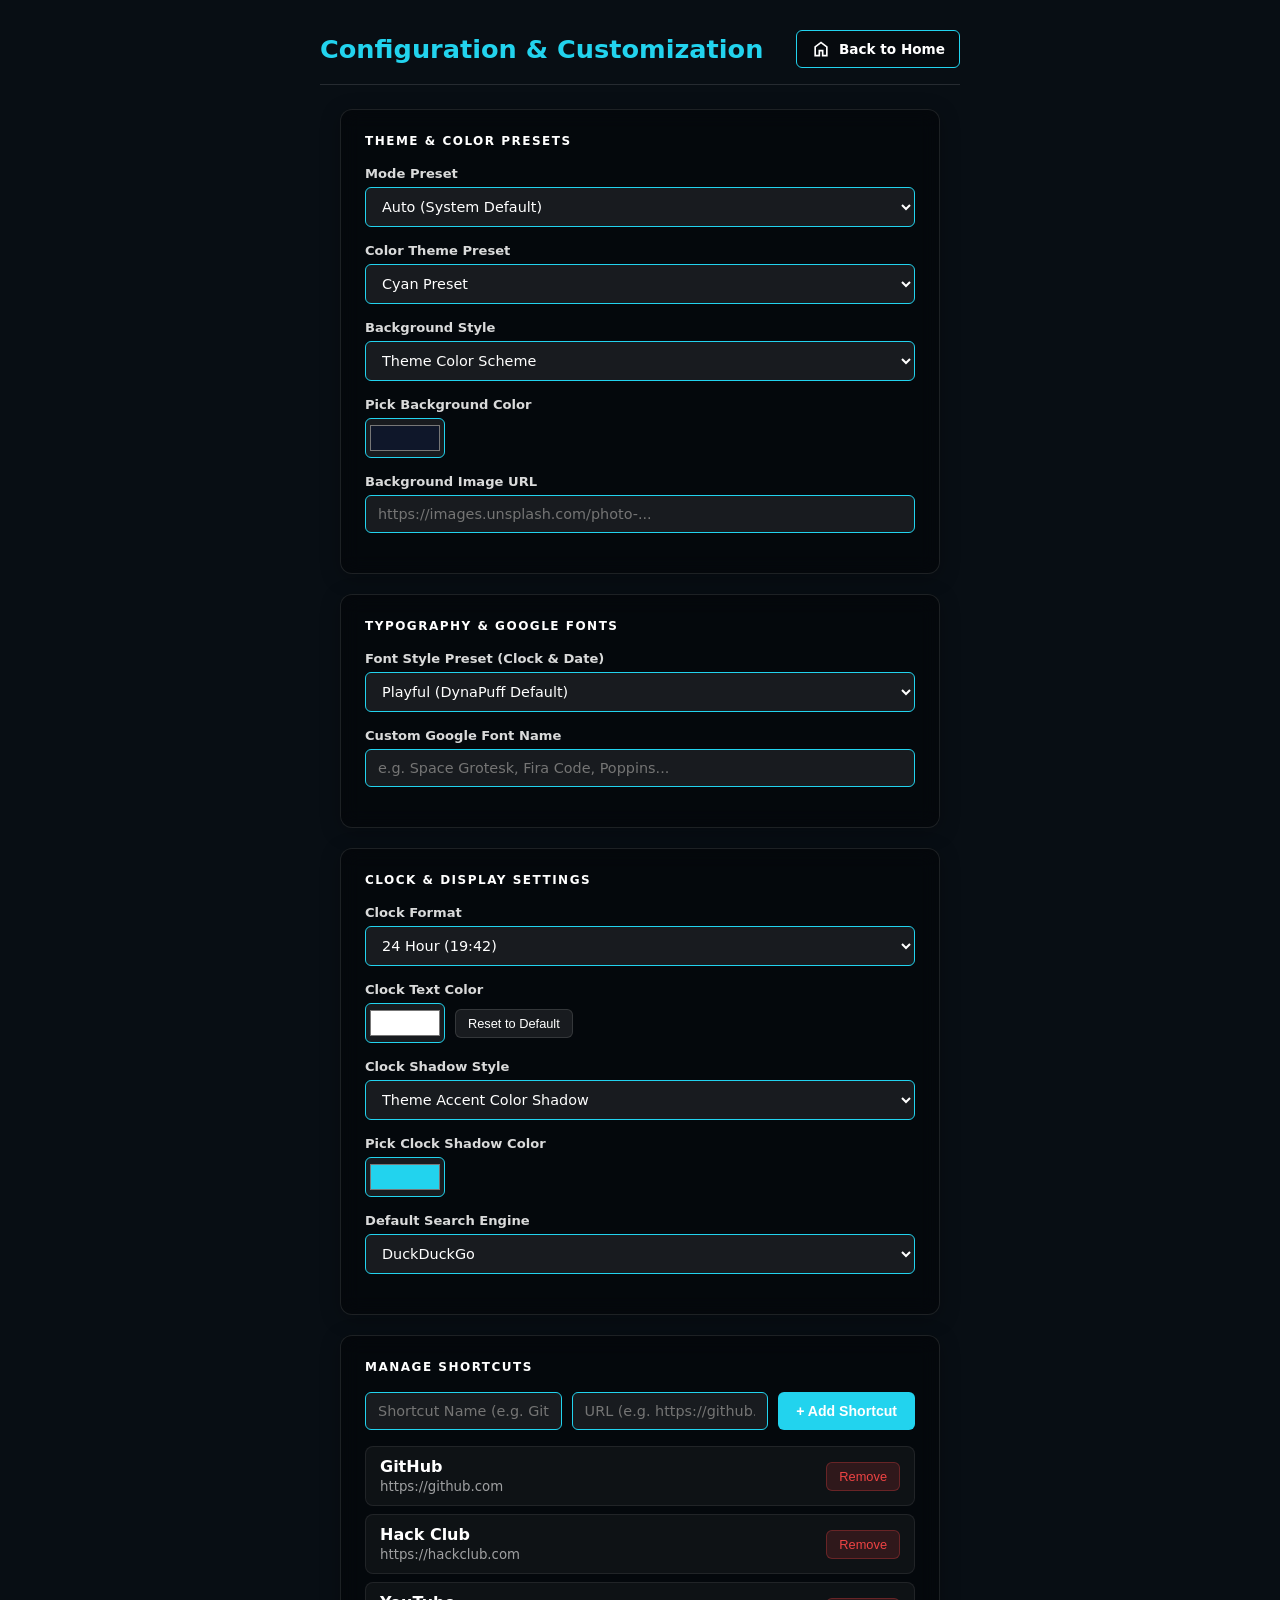
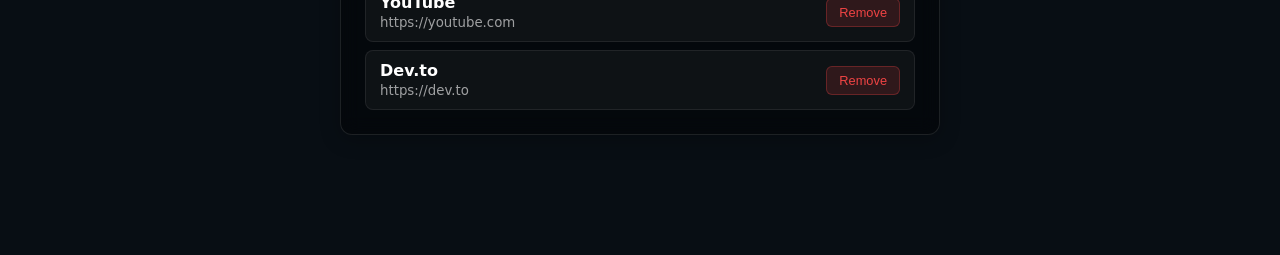
==== config.html @ 474779a7 "Final Version" ====
<!DOCTYPE html>
<html lang="en">
<head>
    <meta charset="UTF-8">
    <meta name="viewport" content="width=device-width, initial-scale=1.0">
    <title>New Tab Settings</title>
    <link rel="stylesheet" href="./style/style.css">
    <link rel="stylesheet" href="./style/config.css">
</head>
<body id="body" class="cyan">
    <div class="config-container">
        <header class="config-header">
            <h1>Configuration & Customization</h1>
            <a href="./index.html" class="btn-home">
                <svg xmlns="http://www.w3.org/2000/svg" height="20px" viewBox="0 -960 960 960" width="20px" fill="currentColor">
                    <path d="M240-200h120v-240h240v240h120v-360L480-740 240-560v360Zm-80 80v-480l320-240 320 240v480H520v-240h-80v240H160Zm320-350Z"/>
                </svg>
                Back to Home
            </a>
        </header>

        <main class="config-content">
            <!-- Theme & Preset Customization -->
            <section class="config-card">
                <h2>Theme & Color Presets</h2>
                
                <div class="form-group">
                    <label for="themeModeSelect">Mode Preset</label>
                    <select id="themeModeSelect">
                        <option value="auto">Auto (System Default)</option>
                        <option value="dark">Dark Mode Preset 🌙</option>
                        <option value="light">Light Mode Preset ☀️</option>
                    </select>
                </div>

                <div class="form-group" id="colorSection">
                    <label for="colorSelect">Color Theme Preset</label>
                    <select id="colorSelect">
                        <option value="cyan">Cyan Preset</option>
                        <option value="blue">Blue Preset</option>
                        <option value="green">Green Preset</option>
                        <option value="purple">Purple Preset</option>
                        <option value="pink">Pink Preset</option>
                        <option value="red">Red Preset</option>
                    </select>
                </div>

                <div class="form-group">
                    <label for="bgTypeSelect">Background Style</label>
                    <select id="bgTypeSelect">
                        <option value="theme">Theme Color Scheme</option>
                        <option value="color">Custom Solid Color</option>
                        <option value="image">Custom Background Image URL</option>
                    </select>
                </div>

                <div class="form-group" id="bgPickerSection" style="display:none;">
                    <label for="bgColorInput">Pick Background Color</label>
                    <input type="color" id="bgColorInput" value="#0f172a">
                </div>

                <div class="form-group" id="bgImageSection" style="display:none;">
                    <label for="bgImageInput">Background Image URL</label>
                    <input type="url" id="bgImageInput" placeholder="https://images.unsplash.com/photo-..." style="width:100%;">
                </div>
            </section>

            <!-- Typography & Google Fonts Section -->
            <section class="config-card">
                <h2>Typography & Google Fonts</h2>
                
                <div class="form-group">
                    <label for="fontPresetSelect">Font Style Preset (Clock & Date)</label>
                    <select id="fontPresetSelect">
                        <option value="dynapuff">Playful (DynaPuff Default)</option>
                        <option value="inter">Business (Inter)</option>
                        <option value="pacifico">Fancy (Pacifico)</option>
                        <option value="quicksand">Calm (Quicksand)</option>
                        <option value="caveat">Cute (Caveat)</option>
                        <option value="lobster">Artistic (Lobster)</option>
                        <option value="playfair">Vintage (Playfair Display)</option>
                        <option value="anton">Loud (Anton)</option>
                        <option value="orbitron">Futuristic (Orbitron)</option>
                        <option value="fredoka">Happy (Fredoka)</option>
                        <option value="custom">Custom Google Font...</option>
                    </select>
                </div>

                <div class="form-group" id="customFontSection" style="display:none;">
                    <label for="customFontInput">Custom Google Font Name</label>
                    <input type="text" id="customFontInput" placeholder="e.g. Space Grotesk, Fira Code, Poppins...">
                </div>
            </section>

            <!-- Clock & Display Customization -->
            <section class="config-card">
                <h2>Clock & Display Settings</h2>
                
                <div class="form-group">
                    <label for="clockTypeSelect">Clock Format</label>
                    <select id="clockTypeSelect">
                        <option value="24h">24 Hour (19:42)</option>
                        <option value="12h">12 Hour (07:42 PM)</option>
                        <option value="sec">With Seconds (19:42:30)</option>
                        <option value="min">Minimal (19h 42m)</option>
                    </select>
                </div>

                <div class="form-group">
                    <label for="clockColorInput">Clock Text Color</label>
                    <div style="display:flex; gap:10px; align-items:center;">
                        <input type="color" id="clockColorInput" value="#ffffff">
                        <button id="resetClockColorBtn" class="btn-delete" style="color:var(--text); border-color:var(--border); background:rgba(255,255,255,0.08);">Reset to Default</button>
                    </div>
                </div>

                <div class="form-group">
                    <label for="clockShadowTypeSelect">Clock Shadow Style</label>
                    <select id="clockShadowTypeSelect">
                        <option value="theme">Theme Accent Color Shadow</option>
                        <option value="custom">Custom Shadow Color</option>
                        <option value="none">No Shadow</option>
                    </select>
                </div>

                <div class="form-group" id="clockShadowPickerSection" style="display:none;">
                    <label for="clockShadowColorInput">Pick Clock Shadow Color</label>
                    <input type="color" id="clockShadowColorInput" value="#22d3ee">
                </div>

                <div class="form-group">
                    <label for="searchEngineSelect">Default Search Engine</label>
                    <select id="searchEngineSelect">
                        <option value="DuckDuckGo">DuckDuckGo</option>
                        <option value="Google">Google</option>
                        <option value="Ecosia">Ecosia</option>
                        <option value="Brave">Brave</option>
                    </select>
                </div>
            </section>

            <!-- Shortcuts Manager -->
            <section class="config-card">
                <h2>Manage Shortcuts</h2>
                
                <div class="add-shortcut-form">
                    <input type="text" id="shortcutName" placeholder="Shortcut Name (e.g. GitHub)">
                    <input type="text" id="shortcutUrl" placeholder="URL (e.g. https://github.com)">
                    <button id="addShortcutBtn" class="btn-primary">+ Add Shortcut</button>
                </div>

                <div id="shortcutsList" class="shortcuts-config-list"></div>
            </section>
        </main>
    </div>

    <script src="./script/main.js"></script>
    <script src="./script/config.js"></script>
</body>
</html>
---- style/style.css ----
.red    { --primary: #ff6b6b; }
.green  { --primary: #51cf66; }
.blue   { --primary: #4f6fff; }
.purple { --primary: #b197fc; }
.pink   { --primary: #ff8787; }
.cyan   { --primary: #22d3ee; }

#body {
    --bg: #080e14;
    --text: #ffffff;
    --card-bg: rgba(255, 255, 255, 0.05);
    --border: rgba(255, 255, 255, 0.12);
}

#body.dark-mode {
    --bg: #080e14;
    --text: #ffffff;
    --card-bg: rgba(255, 255, 255, 0.05);
    --border: rgba(255, 255, 255, 0.12);
}

#body.light-mode {
    --bg: #f1f5f9;
    --text: #000000;
    --card-bg: rgba(255, 255, 255, 0.9);
    --border: rgba(0, 0, 0, 0.12);
}

* { box-sizing: border-box; }

body {
    background-color: var(--bg);
    color: var(--text);
    font-family: 'DynaPuff', system-ui, sans-serif;
    margin: 0;
    transition: background 0.3s, color 0.3s;
}

main {
    display: flex;
    flex-direction: column;
    align-items: center;
    padding: 0 20px 60px 20px;
}

#customizeSection {
    position: absolute;
    top: 16px;
    left: 16px;
    background: rgba(0, 0, 0, 0.4);
    padding: 10px 14px;
    border-radius: 8px;
    border: 1px solid var(--border);
    backdrop-filter: blur(10px);
    z-index: 100;
}

#customizeSection .customize-label {
    font-size: 0.7em;
    font-weight: bold;
    letter-spacing: 1px;
    text-transform: uppercase;
    margin-bottom: 6px;
}

.customize-select-group { display: flex; gap: 8px; }

select, input {
    padding: 8px 12px;
    background: rgba(255, 255, 255, 0.08);
    border: 1px solid var(--primary);
    border-radius: 6px;
    color: var(--text);
    font-family: inherit;
    font-size: 0.9em;
    outline: none;
}

select option { background-color: #0f172a; color: #ffffff; }
#body.light-mode select option { background-color: #ffffff; color: #0f172a; }

#editButton {
    position: absolute;
    top: 16px;
    right: 16px;
    color: var(--text);
    z-index: 100;
}

#clock {
    font-size: 8.5em;
    font-weight: 700;
    color: var(--clock-color, var(--text));
    text-shadow: 10px 10px 0 var(--primary);
    margin: 20px 0 0 0;
}

#clock .clock-period, #clock small {
    font-size: 0.45em;
    margin-left: 10px;
    vertical-align: baseline;
    text-shadow: 4px 4px 0 var(--primary);
}

#date {
    font-size: 1.25em;
    font-weight: 700;
    margin: 10px 0 35px 0;
}

#searchDiv {
    position: relative;
    display: flex;
    align-items: center;
    width: 50%;
    max-width: 600px;
    margin-bottom: 30px;
}

#search {
    width: 100%;
    border: 2px solid var(--primary);
    border-radius: 50px;
    background: transparent;
    padding: 14px 48px 14px 22px;
    font-size: 1.05em;
}

#searchIcon {
    position: absolute;
    right: 20px;
    cursor: pointer;
}

#shortcuts {
    display: flex;
    flex-wrap: wrap;
    justify-content: center;
    gap: 16px;
    width: 100%;
    margin-bottom: 35px;
}

.shortcut-tile {
    width: 95px;
    height: 95px;
    aspect-ratio: 1 / 1;
    display: flex;
    flex-direction: column;
    align-items: center;
    justify-content: center;
    gap: 6px;
    background: var(--card-bg);
    border: 1px solid var(--border);
    border-radius: 14px;
    color: var(--text);
    text-decoration: none;
    backdrop-filter: blur(10px);
    transition: transform 0.2s, border-color 0.2s;
}

.shortcut-tile:hover {
    transform: scale(1.05);
    border-color: var(--primary);
}

.shortcut-favicon { width: 28px; height: 28px; border-radius: 4px; }
.shortcut-label { font-size: 0.75em; text-align: center; max-width: 100%; overflow: hidden; text-overflow: ellipsis; white-space: nowrap; }

#todoSection {
    background: var(--card-bg);
    border: 1px solid var(--border);
    border-radius: 16px;
    padding: 24px;
    width: 100%;
    max-width: 440px;
    margin-bottom: 40px;
    backdrop-filter: blur(10px);
}

#todoSection h3 {
    margin: 0 0 16px 0;
    font-size: 0.9em;
    letter-spacing: 2px;
    text-transform: uppercase;
}

#todoInput { display: flex; gap: 8px; margin-bottom: 16px; }
#todoInput input { flex: 1; }
#todoInput button { background: var(--primary); color: #fff; border: none; border-radius: 6px; padding: 0 16px; cursor: pointer; font-weight: bold; }

#todoList { list-style: none; padding: 0; margin: 0; display: flex; flex-direction: column; gap: 8px; max-height: 240px; overflow-y: auto; }
#todoList li { padding: 10px 14px; background: rgba(255, 255, 255, 0.04); border-radius: 8px; display: flex; justify-content: space-between; border-left: 4px solid var(--primary); }
.todoComplete { text-decoration: line-through; opacity: 0.5; }
.todoDelete { background: none; border: none; color: var(--text); cursor: pointer; opacity: 0.6; }

#rssFeed {
    display: grid;
    grid-template-columns: repeat(auto-fit, minmax(280px, 1fr));
    gap: 20px;
    width: 100%;
    max-width: 1100px;
}

.newsCard {
    background: var(--card-bg);
    border: 1px solid var(--border);
    border-radius: 14px;
    padding: 20px;
    display: flex;
    flex-direction: column;
    gap: 8px;
}

.newsImg {
    width: 100%;
    height: 140px;
    object-fit: cover;
    border-radius: 8px;
    margin-bottom: 4px;
}

.newsTitle { margin: 0; font-size: 1.05em; }
.newsDateTime { font-size: 0.75em; opacity: 0.8; }
.newsDesc { font-size: 0.88em; opacity: 0.8; flex-grow: 1; margin: 4px 0; }
.newsLink { color: var(--primary); font-weight: bold; text-decoration: none; font-size: 0.85em; }

@media (max-width: 768px) {
    #clock { font-size: 5em; text-shadow: 6px 6px 0 var(--primary); }
    #searchDiv { width: 90%; }
}
---- style/config.css ----
.config-container {
    max-width: 680px;
    margin: 0 auto;
    padding: 30px 20px 60px 20px;
}

.config-header {
    display: flex;
    justify-content: space-between;
    align-items: center;
    margin-bottom: 24px;
    padding-bottom: 16px;
    border-bottom: 1px solid var(--border);
}

.config-header h1 { margin: 0; font-size: 1.6em; color: var(--primary); }

.btn-home {
    display: flex;
    align-items: center;
    gap: 8px;
    padding: 8px 14px;
    background: rgba(0, 0, 0, 0.3);
    border: 1px solid var(--primary);
    border-radius: 6px;
    color: var(--text);
    text-decoration: none;
    font-size: 0.85em;
    font-weight: 600;
}

.config-content { display: flex; flex-direction: column; gap: 20px; width: 100%; }

.config-card {
    background: rgba(0, 0, 0, 0.4);
    border: 1px solid rgba(255, 255, 255, 0.1);
    border-radius: 12px;
    padding: 24px;
    backdrop-filter: blur(10px);
    box-shadow: 0 4px 20px rgba(0, 0, 0, 0.25);
    width: 100%;
}

.config-card h2 {
    margin: 0 0 18px 0;
    font-size: 0.75em;
    color: var(--primary-text-color);
    text-transform: uppercase;
    letter-spacing: 1.5px;
    font-weight: 700;
}

.form-group {
    display: flex !important;
    flex-direction: column !important;
    gap: 6px;
    margin-bottom: 16px;
    width: 100%;
}

.form-group label {
    font-size: 0.82em;
    font-weight: 600;
    opacity: 0.85;
}

.form-group select,
.form-group input[type="text"],
.form-group input[type="url"],
.form-group input[type="color"] {
    width: 100%;
    padding: 10px 12px;
    background: rgba(255, 255, 255, 0.08);
    border: 1px solid var(--primary);
    border-radius: 6px;
    color: var(--text);
    font-family: inherit;
    font-size: 0.9em;
    outline: none;
    cursor: pointer;
    transition: all 0.2s ease;
    box-sizing: border-box;
}

select option {
    background-color: #0f172a;
    color: #ffffff;
}

#body.light-mode select option {
    background-color: #ffffff;
    color: #0f172a;
}

.form-group select:hover,
.form-group input:hover {
    background: rgba(255, 255, 255, 0.15);
}

.form-group input[type="color"] {
    height: 40px;
    width: 80px;
    padding: 2px;
    cursor: pointer;
}

.form-group select:focus,
.form-group input:focus {
    border-color: var(--primary);
    box-shadow: 0 0 12px var(--primary);
}

.add-shortcut-form {
    display: grid;
    grid-template-columns: 1fr 1fr auto;
    gap: 10px;
    margin-bottom: 16px;
    width: 100%;
}

@media (max-width: 600px) {
    .add-shortcut-form {
        grid-template-columns: 1fr;
    }
}

.add-shortcut-form input {
    padding: 10px 12px;
    background: rgba(255, 255, 255, 0.08);
    border: 1px solid var(--primary);
    border-radius: 6px;
    color: var(--text);
    font-family: inherit;
    font-size: 0.9em;
    width: 100%;
}

.btn-primary {
    background: var(--primary);
    color: #ffffff;
    border: none;
    border-radius: 6px;
    padding: 10px 18px;
    font-weight: 600;
    font-size: 0.88em;
    cursor: pointer;
    transition: transform 0.15s ease, opacity 0.15s ease;
}

.btn-primary:hover {
    transform: translateY(-2px);
    opacity: 0.9;
}

.shortcuts-config-list {
    display: flex;
    flex-direction: column;
    gap: 8px;
    width: 100%;
}

.shortcut-config-item {
    display: flex;
    justify-content: space-between;
    align-items: center;
    padding: 10px 14px;
    background: rgba(255, 255, 255, 0.04);
    border: 1px solid rgba(255, 255, 255, 0.08);
    border-radius: 8px;
}

.shortcut-info {
    display: flex;
    flex-direction: column;
    gap: 2px;
}

.shortcut-info strong {
    font-size: 0.9em;
}

.shortcut-url {
    font-size: 0.78em;
    opacity: 0.6;
}

.btn-delete {
    background: rgba(239, 68, 68, 0.15);
    color: #ef4444;
    border: 1px solid rgba(239, 68, 68, 0.3);
    border-radius: 6px;
    padding: 6px 12px;
    font-size: 0.8em;
    cursor: pointer;
    transition: background-color 0.2s ease;
}

.btn-delete:hover {
    background: rgba(239, 68, 68, 0.3);
}

.empty-msg {
    font-size: 0.85em;
    opacity: 0.6;
    margin: 0;
}
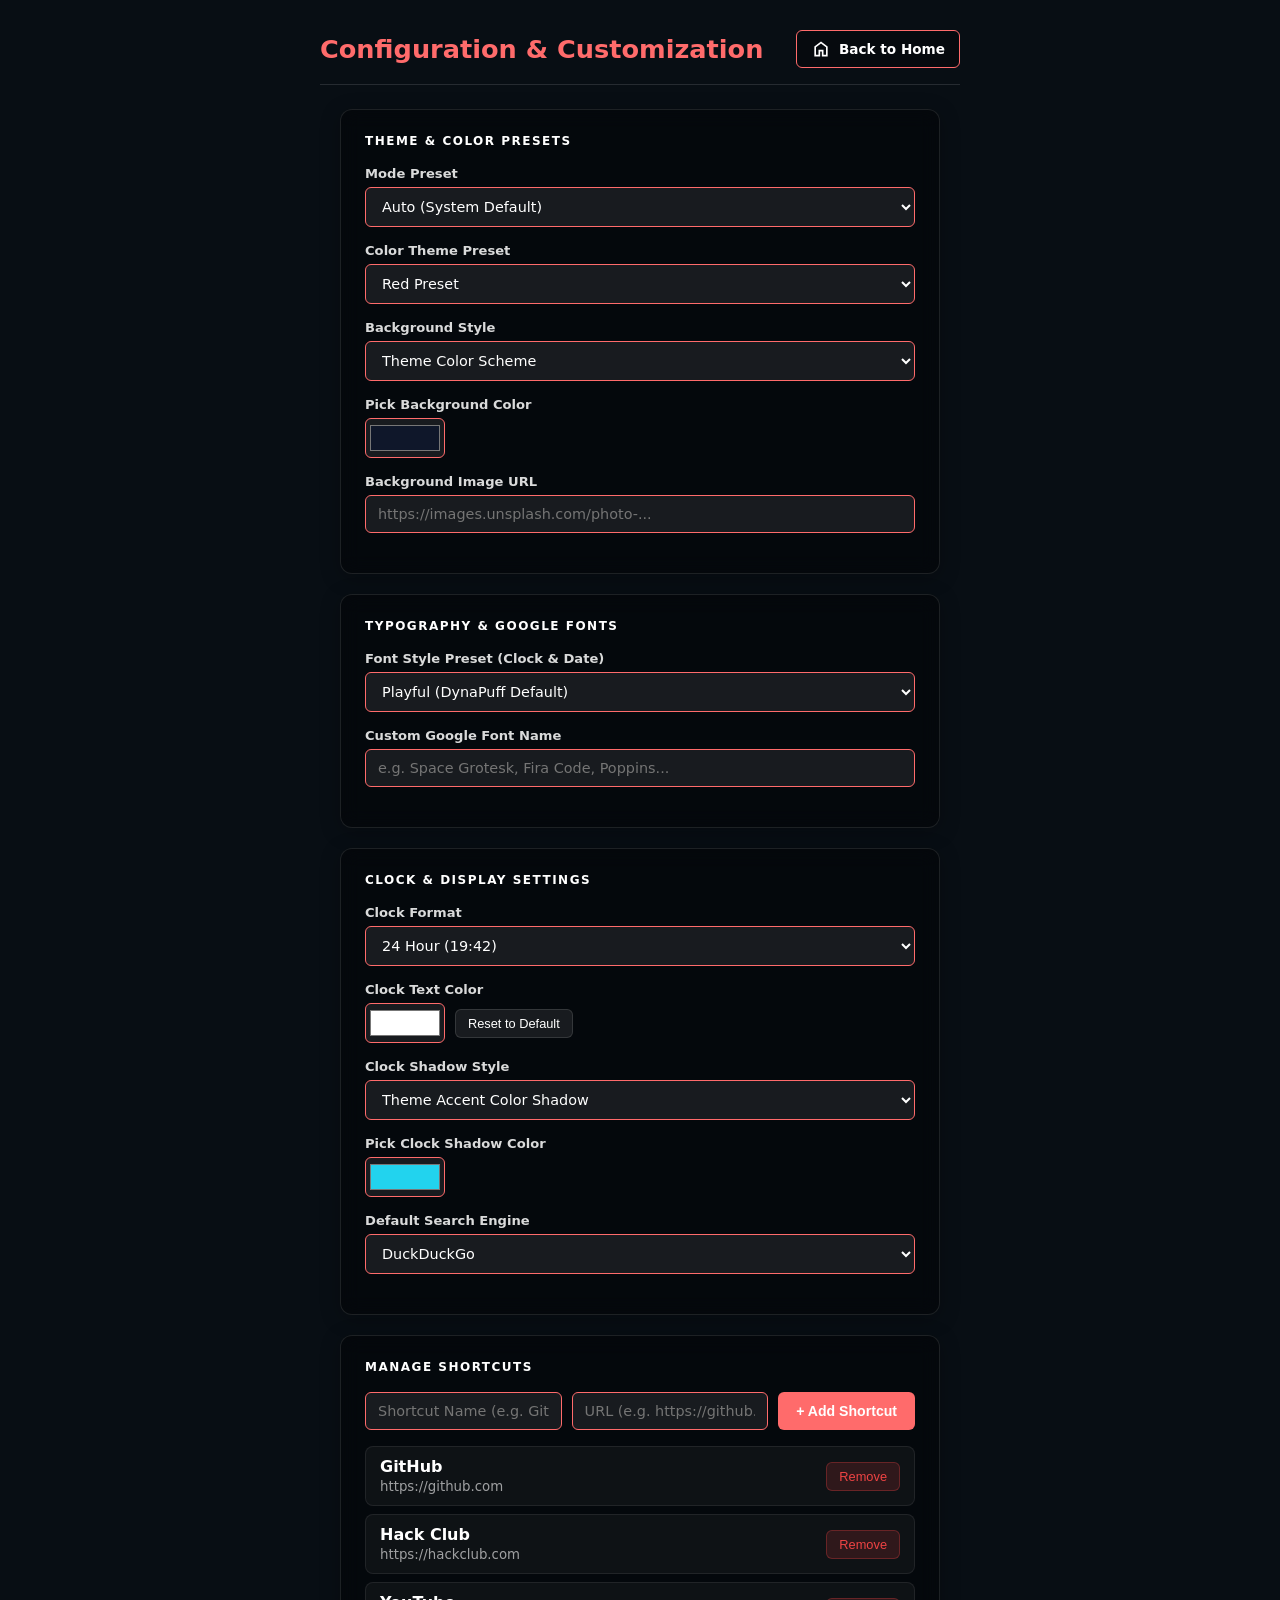
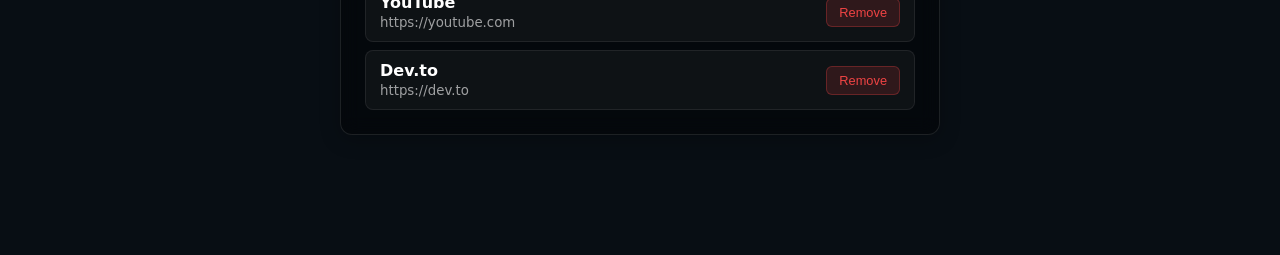
==== commit d5d485a6: "making default theme" ====
--- a/config.html
+++ b/config.html
@@ -7,7 +7,7 @@
     <link rel="stylesheet" href="./style/style.css">
     <link rel="stylesheet" href="./style/config.css">
 </head>
-<body id="body" class="cyan">
+<body id="body" class="red">
     <div class="config-container">
         <header class="config-header">
             <h1>Configuration & Customization</h1>
@@ -20,7 +20,6 @@
         </header>
 
         <main class="config-content">
-            <!-- Theme & Preset Customization -->
             <section class="config-card">
                 <h2>Theme & Color Presets</h2>
                 
@@ -36,12 +35,12 @@
                 <div class="form-group" id="colorSection">
                     <label for="colorSelect">Color Theme Preset</label>
                     <select id="colorSelect">
+                        <option value="red">Red Preset</option>
                         <option value="cyan">Cyan Preset</option>
                         <option value="blue">Blue Preset</option>
                         <option value="green">Green Preset</option>
                         <option value="purple">Purple Preset</option>
                         <option value="pink">Pink Preset</option>
-                        <option value="red">Red Preset</option>
                     </select>
                 </div>
 
@@ -65,7 +64,6 @@
                 </div>
             </section>
 
-            <!-- Typography & Google Fonts Section -->
             <section class="config-card">
                 <h2>Typography & Google Fonts</h2>
                 
@@ -92,7 +90,6 @@
                 </div>
             </section>
 
-            <!-- Clock & Display Customization -->
             <section class="config-card">
                 <h2>Clock & Display Settings</h2>
                 
@@ -139,7 +136,6 @@
                 </div>
             </section>
 
-            <!-- Shortcuts Manager -->
             <section class="config-card">
                 <h2>Manage Shortcuts</h2>
                 
--- a/style/style.css
+++ b/style/style.css
@@ -1,9 +1,13 @@
 .red    { --primary: #ff6b6b; }
+.cyan   { --primary: #22d3ee; }
+.blue   { --primary: #4f6fff; }
 .green  { --primary: #51cf66; }
-.blue   { --primary: #4f6fff; }
 .purple { --primary: #b197fc; }
 .pink   { --primary: #ff8787; }
-.cyan   { --primary: #22d3ee; }
+
+.red #clock {
+    color: var(--clock-color, #000000);
+}
 
 #body {
     --bg: #080e14;
